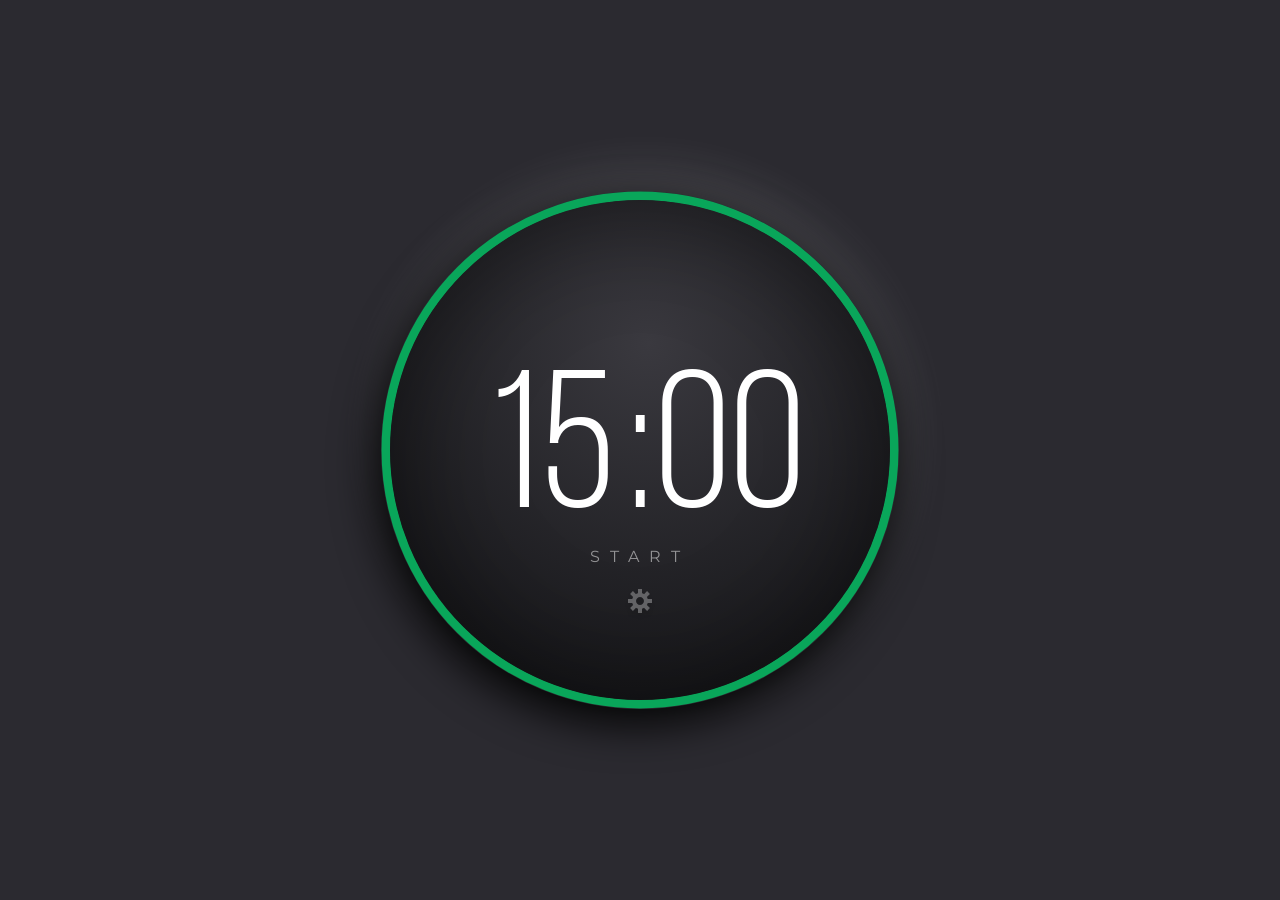
==== JS_Challenge_1/index.html @ fe672209 "Added started files for JS challenge 1" ====
<!DOCTYPE html>
<html lang="en">

<head>
  <meta charset="UTF-8">
  <meta http-equiv="X-UA-Compatible" content="IE=edge">
  <meta name="viewport" content="width=device-width, initial-scale=1.0">
  <title>01 - Pomodoro || Advent of JavaScript</title>
  <link rel="stylesheet" href="./styles.css" />
</head>

<body>

  <div class="wrapper">
    <div class="ring">
      <svg width="518" height="518" viewBox="0 0 518 518">
        <circle stroke-width="9px" x="0" y="y" cx="259" cy="259" r="254" />
      </svg>
    </div>

    <div class="timer">
      <div class="time">
        <div class="minutes">
          <input type="text" value="15" disabled />
        </div>
        <div class="colon">:</div>
        <div class="seconds">
          <input type="text" value="00" disabled />
        </div>
      </div>
      <button class="start">start</button>
      <button class="settings">
        <img src="images/gear.svg" alt="Settings" />
      </button>
    </div>
  </div>

</body>

</html>
---- JS_Challenge_1/styles.css ----
@import url('https://fonts.googleapis.com/css2?family=Montserrat:wght@700&display=swap');

@font-face {
  font-family: "bebas";
  src: url('./fonts/bebasneue-book-webfont.woff') format('woff'),
      url('./fonts/bebasneue-book-webfont.woff2') format('woff2');
}

body {
  align-items: center;
  background: #2B2A30;
  display: flex;
  justify-content: center;
  margin: 0;
  min-height: 100vh;
  min-width: 100vw;
  padding: 0;
}

/* outer glow */
.wrapper {
  align-items: center;
  border-radius: 50%;
  box-shadow: -5px 14px 44px #000000, 5px -16px 50px rgba(255, 255, 255, 0.15);
  display: flex;
  height: 518px;
  justify-content: center;
  position: relative;
  width: 518px;
}

.ring {
  position: absolute;
  left: 0;
  stroke: #09A65A;
  top: 0;
  z-index: 1;
}

.ring.ending circle {
  stroke: #900A0A;
}

/* inner circle */
.timer {
  align-items: center;
  background: radial-gradient(71.4% 71.4% at 51.7% 28.6%, #3A393F 0%, #17171A 100%);
  border-radius: 50%;
  box-shadow: inset 0px 0px 114px rgba(0, 0, 0, 0.45);
  color: white;
  display: flex;
  flex-direction: column;
  height: 500px;
  justify-content: center;
  position: relative;
  width: 500px;
  z-index: 2;
}

/* actual time */
.time {
  display: flex;
  font-family: "bebas";
  font-size: 196px;
  margin: 30px auto;
  position: relative;
  top: 30px;
}

input[type="text"] {
  border: 0;
  border-bottom: 1px dashed white;
  background: none;
  color: white;
  font-family: "bebas";
  font-size: 196px;
  height: 170px;
  width: 150px;
  text-align: center;
  outline: none;
}

input[type=text]:disabled {
  border-bottom: none;
}

.start {
  cursor: pointer;
  font-family: 'Montserrat', sans-serif;
  font-size: 16px;
  letter-spacing: 10px;
  line-height: 20px;
  background: none;
  color: white;
  opacity: .5;
  border: none;
  text-transform: uppercase;
  margin-bottom: 20px;
}

.start:hover {
  opacity: 1;
}

.settings {
  border: none;
  background: none;
  cursor: pointer;
  opacity: 0.3;
}

.settings:hover {
  opacity: 1;
}
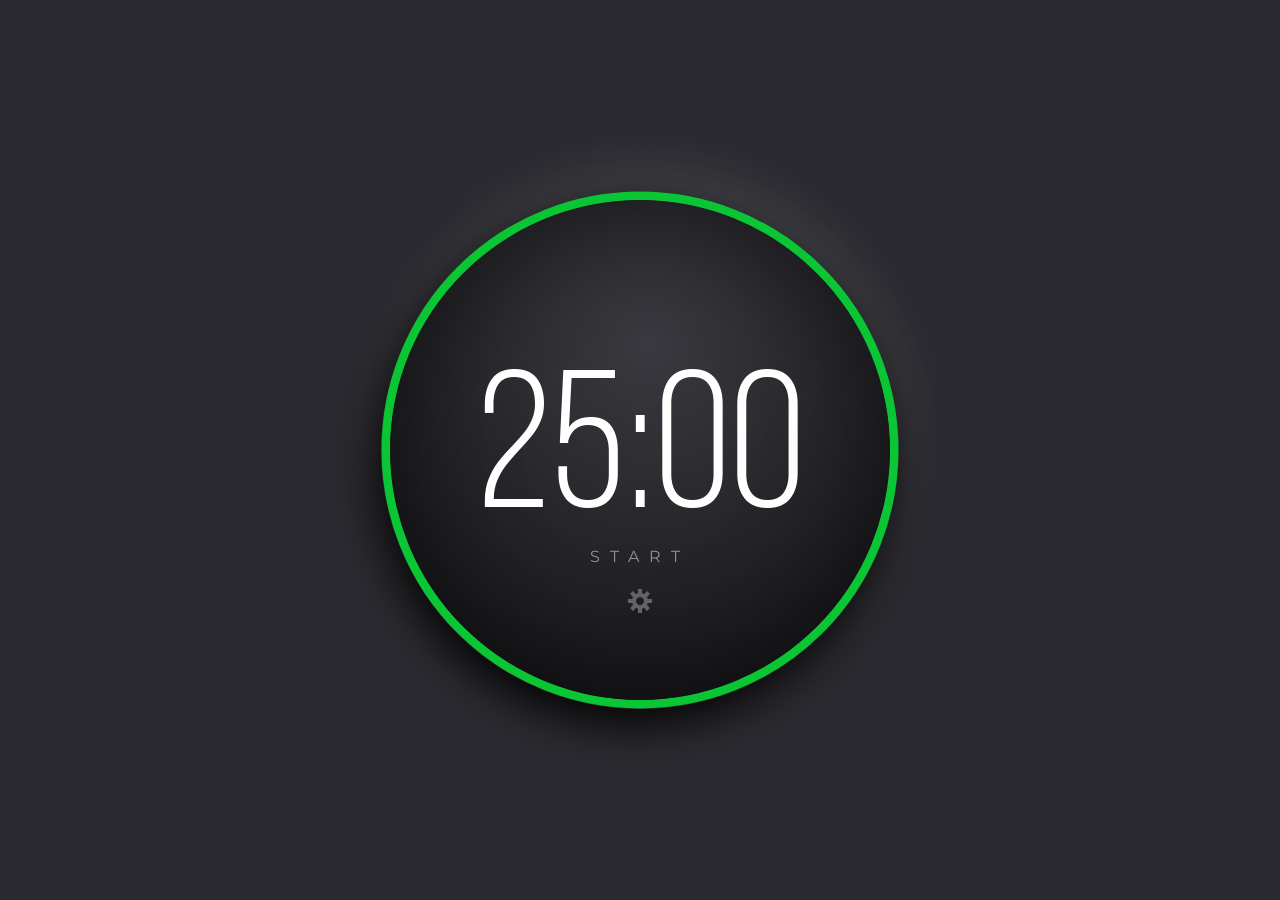
==== commit 02afd9c5: "Fixed functionality of Pomodoro Timer" ====
--- a/JS_Challenge_1/index.html
+++ b/JS_Challenge_1/index.html
@@ -9,32 +9,31 @@
   <link rel="stylesheet" href="./styles.css" />
 </head>
 
-<body>
+<body>  
 
   <div class="wrapper">
     <div class="ring">
       <svg width="518" height="518" viewBox="0 0 518 518">
-        <circle stroke-width="9px" x="0" y="y" cx="259" cy="259" r="254" />
+        <circle class= "progress_ring" stroke-width="9px" x="0" y="y" cx="259" cy="259" r="254" />
       </svg>
     </div>
-
     <div class="timer">
       <div class="time">
         <div class="minutes">
-          <input type="text" value="15" disabled />
+          <input id="min" type="text" disabled/>
         </div>
         <div class="colon">:</div>
         <div class="seconds">
-          <input type="text" value="00" disabled />
+          <input id="sec" type="text" disabled/>
         </div>
       </div>
-      <button class="start">start</button>
+      <button id="start">start</button>
       <button class="settings">
         <img src="images/gear.svg" alt="Settings" />
       </button>
     </div>
-  </div>
-
+  </div> 
+  <script src="index.js"></script>
 </body>
 
 </html>
--- a/JS_Challenge_1/styles.css
+++ b/JS_Challenge_1/styles.css
@@ -32,7 +32,7 @@
 .ring {
   position: absolute;
   left: 0;
-  stroke: #09A65A;
+  stroke: #0bc634;
   top: 0;
   z-index: 1;
 }
@@ -84,7 +84,7 @@
   border-bottom: none;
 }
 
-.start {
+#start {
   cursor: pointer;
   font-family: 'Montserrat', sans-serif;
   font-size: 16px;
@@ -98,7 +98,7 @@
   margin-bottom: 20px;
 }
 
-.start:hover {
+#start:hover {
   opacity: 1;
 }
 
